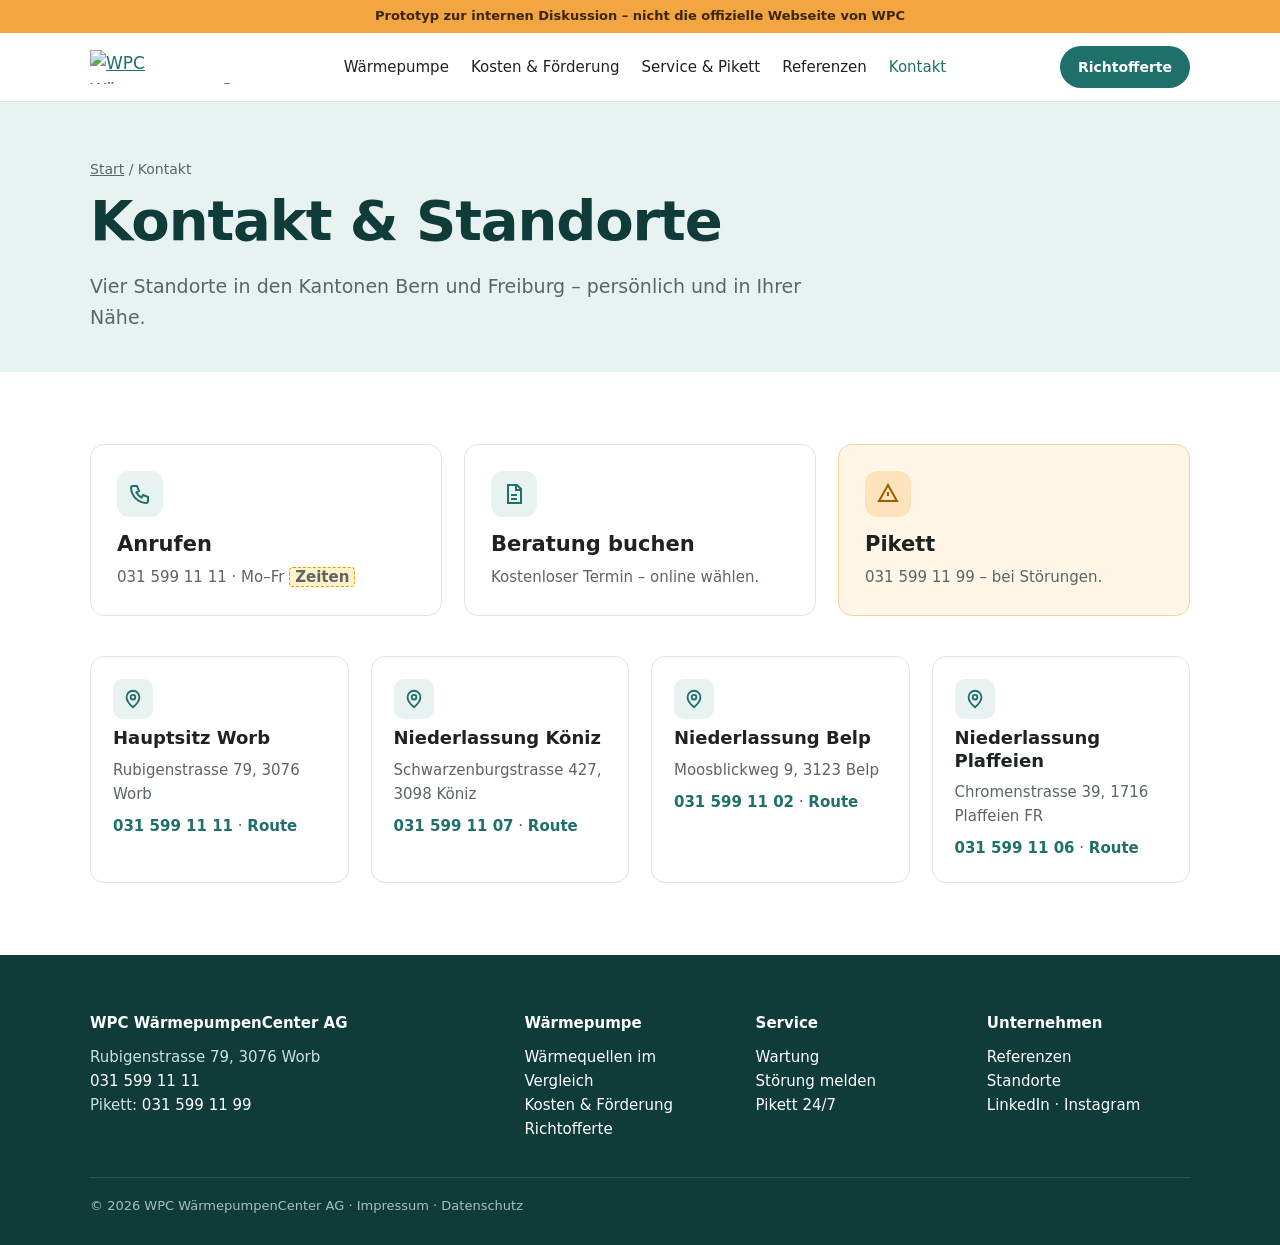
==== kontakt.html @ 49acb644 "Add files via upload" ====
<!doctype html>
<html lang="de-CH">
<head>
<meta charset="utf-8">
<meta name="viewport" content="width=device-width,initial-scale=1">
<meta name="robots" content="noindex,nofollow">
<title>Kontakt & Standorte Worb, Köniz, Belp, Plaffeien | WPC</title>
<meta name="description" content="WPC WärmepumpenCenter AG: Hauptsitz in Worb, Niederlassungen in Köniz, Belp und Plaffeien. Telefon 031 599 11 11, Pikett 031 599 11 99.">
<meta property="og:locale" content="de_CH">
<meta property="og:title" content="Kontakt & Standorte Worb, Köniz, Belp, Plaffeien | WPC">
<meta property="og:description" content="WPC WärmepumpenCenter AG: Hauptsitz in Worb, Niederlassungen in Köniz, Belp und Plaffeien. Telefon 031 599 11 11, Pikett 031 599 11 99.">
<meta name="theme-color" content="#1F6F6B">
<link rel="stylesheet" href="styles.css">
<script type="application/ld+json">{"@context": "https://schema.org", "@type": "HVACBusiness", "name": "WPC WärmepumpenCenter AG", "url": "https://www.wpcenter.ch", "telephone": "+41315991111", "foundingDate": "2014", "address": {"@type": "PostalAddress", "streetAddress": "Rubigenstrasse 79", "postalCode": "3076", "addressLocality": "Worb", "addressRegion": "BE", "addressCountry": "CH"}, "areaServed": ["Kanton Bern", "Kanton Freiburg"], "department": [{"@type": "HVACBusiness", "name": "WPC Niederlassung Köniz", "telephone": "+41315991107", "address": {"@type": "PostalAddress", "streetAddress": "Schwarzenburgstrasse 427", "postalCode": "3098", "addressLocality": "Köniz", "addressCountry": "CH"}}, {"@type": "HVACBusiness", "name": "WPC Niederlassung Belp", "telephone": "+41315991102", "address": {"@type": "PostalAddress", "streetAddress": "Moosblickweg 9", "postalCode": "3123", "addressLocality": "Belp", "addressCountry": "CH"}}, {"@type": "HVACBusiness", "name": "WPC Niederlassung Plaffeien", "telephone": "+41315991106", "address": {"@type": "PostalAddress", "streetAddress": "Chromenstrasse 39", "postalCode": "1716", "addressLocality": "Plaffeien", "addressRegion": "FR", "addressCountry": "CH"}}], "sameAs": ["https://www.linkedin.com/company/wpc-w%C3%A4rmepumpencenter-ag/", "https://www.instagram.com/wpc_ag/"]}</script>
</head>
<body>
<div class="proto">Prototyp zur internen Diskussion – nicht die offizielle Webseite von WPC</div>
<header class="site"><div class="wrap">
 <a class="logo" href="index.html"><img src="https://www.wpcenter.ch/images/logo-black.svg" alt="WPC WärmepumpenCenter AG" width="140" height="34"></a>
 <nav class="main" id="nav"><a href="waermepumpe.html">Wärmepumpe</a><a href="kosten.html">Kosten &amp; Förderung</a><a href="service.html">Service &amp; Pikett</a><a href="referenzen.html">Referenzen</a><a href="kontakt.html" class="active">Kontakt</a></nav>
 <a class="btn btn-primary btn-sm hdr-cta" href="offerte.html">Richtofferte</a>
 <button class="menu-toggle" aria-label="Menü" onclick="document.getElementById('nav').classList.toggle('open')">&#9776;</button>
</div></header>
<main>

<div class="pagehead"><div class="wrap"><div class="crumb"><a href="index.html">Start</a> / Kontakt</div>
<h1>Kontakt &amp; Standorte</h1><p>Vier Standorte in den Kantonen Bern und Freiburg – persönlich und in Ihrer Nähe.</p></div></div>
<section><div class="wrap">
 <div class="grid g3" style="margin-bottom:40px">
  <a class="task" href="tel:+41315991111"><div class="ico"><svg viewBox="0 0 24 24"><path d="M5 4h4l2 5-2.5 1.5a11 11 0 0 0 5 5L15 13l5 2v4a2 2 0 0 1-2 2A16 16 0 0 1 3 6a2 2 0 0 1 2-2"/></svg></div><h3>Anrufen</h3><p>031 599 11 11 · Mo–Fr <span class="ph">Zeiten</span></p></a>
  <a class="task" href="https://outlook.office365.com/owa/calendar/externeTermine@wpcenter.ch/bookings/"><div class="ico"><svg viewBox="0 0 24 24"><path d="M6 3h9l4 4v14H6z"/><path d="M14 3v5h5M9 13h6M9 17h6"/></svg></div><h3>Beratung buchen</h3><p>Kostenloser Termin – online wählen.</p></a>
  <a class="task urgent" href="tel:+41315991199"><div class="ico"><svg viewBox="0 0 24 24"><path d="M12 3l9 16H3z"/><path d="M12 10v4M12 17h.01"/></svg></div><h3>Pikett</h3><p>031 599 11 99 – bei Störungen.</p></a>
 </div>
 <div class="grid g4"><div class="loc"><div class="ico" style="margin-bottom:8px"><svg viewBox="0 0 24 24"><path d="M12 21s-7-6-7-11a7 7 0 0 1 14 0c0 5-7 11-7 11z"/><circle cx="12" cy="10" r="2.5"/></svg></div><h3>Hauptsitz Worb</h3><p>Rubigenstrasse 79, 3076 Worb</p><p style="margin-top:8px"><a href="tel:+41315991111">031 599 11 11</a> · <a href="https://maps.google.com/?q=Rubigenstrasse+79,+3076+Worb">Route</a></p></div><div class="loc"><div class="ico" style="margin-bottom:8px"><svg viewBox="0 0 24 24"><path d="M12 21s-7-6-7-11a7 7 0 0 1 14 0c0 5-7 11-7 11z"/><circle cx="12" cy="10" r="2.5"/></svg></div><h3>Niederlassung Köniz</h3><p>Schwarzenburgstrasse 427, 3098 Köniz</p><p style="margin-top:8px"><a href="tel:+41315991107">031 599 11 07</a> · <a href="https://maps.google.com/?q=Schwarzenburgstrasse+427,+3098+Köniz">Route</a></p></div><div class="loc"><div class="ico" style="margin-bottom:8px"><svg viewBox="0 0 24 24"><path d="M12 21s-7-6-7-11a7 7 0 0 1 14 0c0 5-7 11-7 11z"/><circle cx="12" cy="10" r="2.5"/></svg></div><h3>Niederlassung Belp</h3><p>Moosblickweg 9, 3123 Belp</p><p style="margin-top:8px"><a href="tel:+41315991102">031 599 11 02</a> · <a href="https://maps.google.com/?q=Moosblickweg+9,+3123+Belp">Route</a></p></div><div class="loc"><div class="ico" style="margin-bottom:8px"><svg viewBox="0 0 24 24"><path d="M12 21s-7-6-7-11a7 7 0 0 1 14 0c0 5-7 11-7 11z"/><circle cx="12" cy="10" r="2.5"/></svg></div><h3>Niederlassung Plaffeien</h3><p>Chromenstrasse 39, 1716 Plaffeien FR</p><p style="margin-top:8px"><a href="tel:+41315991106">031 599 11 06</a> · <a href="https://maps.google.com/?q=Chromenstrasse+39,+1716+Plaffeien+FR">Route</a></p></div></div>
</div></section>

</main>
<footer class="site"><div class="wrap">
 <div class="cols">
  <div><h4>WPC WärmepumpenCenter AG</h4>Rubigenstrasse 79, 3076 Worb<br><a href="tel:+41315991111">031 599 11 11</a><br>Pikett: <a href="tel:+41315991199">031 599 11 99</a></div>
  <div><h4>Wärmepumpe</h4><a href="waermepumpe.html">Wärmequellen im Vergleich</a><br><a href="kosten.html">Kosten &amp; Förderung</a><br><a href="offerte.html">Richtofferte</a></div>
  <div><h4>Service</h4><a href="service.html">Wartung</a><br><a href="service.html#stoerung">Störung melden</a><br><a href="tel:+41315991199">Pikett 24/7</a></div>
  <div><h4>Unternehmen</h4><a href="referenzen.html">Referenzen</a><br><a href="kontakt.html">Standorte</a><br><a href="https://www.linkedin.com/company/wpc-w%C3%A4rmepumpencenter-ag/">LinkedIn</a> · <a href="https://www.instagram.com/wpc_ag/">Instagram</a></div>
 </div>
 <div class="legal">© 2026 WPC WärmepumpenCenter AG · Impressum · Datenschutz</div>
</div></footer>
<nav class="actionbar" aria-label="Schnellzugriff">
 <a href="tel:+41315991111"><svg viewBox="0 0 24 24"><path d="M5 4h4l2 5-2.5 1.5a11 11 0 0 0 5 5L15 13l5 2v4a2 2 0 0 1-2 2A16 16 0 0 1 3 6a2 2 0 0 1 2-2"/></svg>Anrufen</a>
 <a class="pk" href="tel:+41315991199"><svg viewBox="0 0 24 24"><path d="M12 3l9 16H3z"/><path d="M12 10v4M12 17h.01"/></svg>Pikett</a>
 <a class="of" href="offerte.html"><svg viewBox="0 0 24 24"><path d="M6 3h9l4 4v14H6z"/><path d="M14 3v5h5M9 13h6M9 17h6"/></svg>Offerte</a>
</nav>
</body></html>
---- styles.css ----
:root{
  --petrol:#1F6F6B; --petrol-dark:#0F3B39; --petrol-light:#E8F2F1;
  --sun:#F2A541; --ink:#1C2321; --muted:#5B6664; --line:#DDE5E4; --bg:#FFFFFF; --bg-alt:#F6F8F7;
  --radius:14px; --max:1140px;
}
*{box-sizing:border-box}
html{scroll-behavior:smooth}
body{margin:0;font-family:system-ui,-apple-system,"Segoe UI",Roboto,"Helvetica Neue",Arial,sans-serif;color:var(--ink);background:var(--bg);line-height:1.6;font-size:17px;padding-bottom:72px}
img{max-width:100%;display:block}
a{color:var(--petrol)}
.wrap{max-width:var(--max);margin:0 auto;padding:0 20px}
.proto{background:var(--sun);color:#3a2600;text-align:center;font-size:13px;padding:6px 12px;font-weight:600}

/* Header */
header.site{position:sticky;top:0;z-index:20;background:rgba(255,255,255,.96);backdrop-filter:blur(8px);border-bottom:1px solid var(--line)}
header.site .wrap{display:flex;align-items:center;justify-content:space-between;height:68px;gap:16px}
.logo img{height:34px;width:auto}
nav.main{display:flex;gap:22px;align-items:center}
nav.main a{text-decoration:none;color:var(--ink);font-weight:500;font-size:15px}
nav.main a:hover,nav.main a.active{color:var(--petrol)}
.btn{display:inline-flex;align-items:center;gap:8px;padding:12px 20px;border-radius:999px;font-weight:600;text-decoration:none;border:2px solid transparent;font-size:16px;cursor:pointer}
.btn-primary{background:var(--petrol);color:#fff}
.btn-primary:hover{background:var(--petrol-dark)}
.btn-ghost{border-color:var(--petrol);color:var(--petrol);background:#fff}
.btn-sun{background:var(--sun);color:#2b1c00}
.btn-sm{padding:8px 16px;font-size:14px}
.menu-toggle{display:none;background:none;border:0;font-size:26px;cursor:pointer;color:var(--ink)}

/* Hero */
.hero{position:relative;color:#fff;min-height:560px;display:flex;align-items:flex-end;background:var(--petrol-dark)}
.hero img.bg{position:absolute;inset:0;width:100%;height:100%;object-fit:cover;filter:saturate(.85)}
.hero::after{content:"";position:absolute;inset:0;background:linear-gradient(180deg,rgba(15,59,57,.15) 0%,rgba(15,59,57,.88) 75%)}
.hero .wrap{position:relative;z-index:2;padding-top:80px;padding-bottom:64px}
.eyebrow{text-transform:uppercase;letter-spacing:.12em;font-size:13px;font-weight:700;color:var(--sun)}
h1{font-size:clamp(32px,5vw,56px);line-height:1.08;margin:.2em 0 .35em;letter-spacing:-.02em;max-width:18ch}
.hero p.lead{font-size:clamp(17px,2vw,21px);max-width:46ch;opacity:.95;margin:0 0 28px}
.hero .ctas{display:flex;gap:12px;flex-wrap:wrap}
.hero .btn-ghost{background:transparent;border-color:#fff;color:#fff}

.pagehead{background:var(--petrol-light);padding:56px 0 40px}
.pagehead h1{color:var(--petrol-dark);max-width:24ch}
.pagehead p{max-width:62ch;color:var(--muted);font-size:19px;margin:0}
.crumb{font-size:14px;color:var(--muted);margin-bottom:8px}
.crumb a{color:var(--muted)}

/* Trust bar */
.trust{background:var(--bg-alt);border-bottom:1px solid var(--line)}
.trust ul{list-style:none;margin:0;padding:18px 0;display:flex;flex-wrap:wrap;gap:12px 32px;justify-content:center;font-size:15px;color:var(--muted)}
.trust b{color:var(--ink)}

section{padding:72px 0}
section.alt{background:var(--bg-alt)}
h2{font-size:clamp(26px,3.2vw,38px);line-height:1.15;letter-spacing:-.01em;margin:0 0 12px}
h3{font-size:21px;margin:0 0 8px;line-height:1.25}
.sub{color:var(--muted);max-width:60ch;margin:0 0 36px}

.grid{display:grid;gap:22px}
.g2{grid-template-columns:repeat(2,1fr)} .g3{grid-template-columns:repeat(3,1fr)} .g4{grid-template-columns:repeat(4,1fr)}
.card{background:#fff;border:1px solid var(--line);border-radius:var(--radius);overflow:hidden;display:flex;flex-direction:column;text-decoration:none;color:inherit;transition:transform .15s,box-shadow .15s}
a.card:hover{transform:translateY(-3px);box-shadow:0 10px 30px rgba(15,59,57,.12)}
.card .img{aspect-ratio:4/3;background:var(--petrol-light);overflow:hidden}
.card .img img{width:100%;height:100%;object-fit:cover}
.card .body{padding:20px 22px 24px;flex:1;display:flex;flex-direction:column}
.card .body p{margin:0 0 14px;color:var(--muted);font-size:16px}
.card .more{margin-top:auto;font-weight:600;color:var(--petrol)}
.task{padding:26px;border-radius:var(--radius);background:#fff;border:1px solid var(--line);text-decoration:none;color:inherit}
.task:hover{border-color:var(--petrol)}
.task .ico{width:46px;height:46px;border-radius:12px;background:var(--petrol-light);display:grid;place-items:center;margin-bottom:14px}
.task .ico svg{width:24px;height:24px;stroke:var(--petrol);fill:none;stroke-width:2}
.task p{color:var(--muted);margin:0;font-size:15px}
.task.urgent{background:#FFF6E8;border-color:#F5D3A0}
.task.urgent .ico{background:#FCE3BC}.task.urgent .ico svg{stroke:#9A5B00}

.answer{background:var(--petrol-light);border-left:5px solid var(--petrol);border-radius:10px;padding:22px 26px;margin:0 0 32px}
.answer strong{display:block;font-size:13px;text-transform:uppercase;letter-spacing:.1em;color:var(--petrol);margin-bottom:6px}
.answer p{margin:0;font-size:19px}
.ph{background:#FFF1C9;border:1px dashed #D9A400;border-radius:4px;padding:0 5px;font-weight:600;white-space:nowrap}
.note{font-size:14px;color:var(--muted)}

table.cmp{width:100%;border-collapse:collapse;background:#fff;border-radius:var(--radius);overflow:hidden;border:1px solid var(--line);font-size:16px}
table.cmp th,table.cmp td{padding:14px 16px;text-align:left;border-bottom:1px solid var(--line);vertical-align:top}
table.cmp thead th{background:var(--petrol);color:#fff;font-weight:600}
table.cmp tbody tr:nth-child(even){background:var(--bg-alt)}
.tablewrap{overflow-x:auto}

.pros li::marker{content:"+  ";color:var(--petrol);font-weight:700}
.cons li::marker{content:"–  ";color:#B4532A;font-weight:700}
.pros,.cons{padding-left:22px;margin:8px 0}

blockquote{margin:0;padding:34px;border-radius:var(--radius);background:var(--petrol-dark);color:#fff;font-size:clamp(19px,2.2vw,24px);line-height:1.45}
blockquote cite{display:block;margin-top:14px;font-style:normal;font-size:15px;opacity:.75}

details{border-bottom:1px solid var(--line);padding:16px 0}
details summary{cursor:pointer;font-weight:600;font-size:18px;list-style:none;display:flex;justify-content:space-between;gap:16px}
details summary::after{content:"+";color:var(--petrol);font-size:24px;line-height:1}
details[open] summary::after{content:"–"}
details p{color:var(--muted);margin:10px 0 0}

.facts{display:grid;grid-template-columns:repeat(4,1fr);gap:1px;background:var(--line);border:1px solid var(--line);border-radius:var(--radius);overflow:hidden;margin:0 0 36px}
.facts div{background:#fff;padding:18px}
.facts span{display:block;font-size:13px;color:var(--muted);text-transform:uppercase;letter-spacing:.06em}
.facts b{font-size:18px}

.gallery{display:grid;grid-template-columns:repeat(3,1fr);gap:12px}
.gallery img{aspect-ratio:4/3;object-fit:cover;border-radius:10px;width:100%;background:var(--petrol-light)}
.gallery img:first-child{grid-column:span 2;grid-row:span 2;aspect-ratio:auto;height:100%}

/* Forms */
form.f{background:#fff;border:1px solid var(--line);border-radius:var(--radius);padding:28px}
.f label{display:block;font-weight:600;margin:0 0 6px;font-size:15px}
.f input,.f select,.f textarea{width:100%;padding:12px 14px;border:1px solid #C8D3D1;border-radius:10px;font:inherit;font-size:16px;margin-bottom:18px;background:#fff}
.f input:focus,.f select:focus,.f textarea:focus{outline:3px solid rgba(31,111,107,.25);border-color:var(--petrol)}
.f .row{display:grid;grid-template-columns:1fr 1fr;gap:0 16px}
.choices{display:grid;grid-template-columns:repeat(auto-fit,minmax(150px,1fr));gap:10px;margin-bottom:18px}
.choices label{border:2px solid var(--line);border-radius:12px;padding:14px;font-weight:500;cursor:pointer;margin:0;display:flex;gap:8px;align-items:center}
.choices input{width:auto;margin:0}
.choices label:has(input:checked){border-color:var(--petrol);background:var(--petrol-light)}
.steps{display:flex;gap:8px;margin-bottom:22px}
.steps span{flex:1;height:6px;border-radius:3px;background:var(--line)}
.steps span.on{background:var(--petrol)}
.step{display:none}.step.on{display:block}
.formnav{display:flex;justify-content:space-between;gap:12px;margin-top:6px}
.ok{display:none;background:var(--petrol-light);padding:22px;border-radius:12px}

/* Locations */
.loc{padding:22px;border:1px solid var(--line);border-radius:var(--radius);background:#fff}
.loc h3{font-size:18px}.loc p{margin:0;color:var(--muted);font-size:15px}
.loc a{font-weight:600;text-decoration:none}

/* CTA band */
.band{background:var(--petrol);color:#fff;border-radius:22px;padding:44px;display:flex;justify-content:space-between;align-items:center;gap:24px;flex-wrap:wrap}
.band h2{margin:0 0 6px}.band p{margin:0;opacity:.9}
.band .btn-ghost{background:transparent;color:#fff;border-color:#fff}

footer.site{background:var(--petrol-dark);color:#cfe0de;padding:56px 0 28px;font-size:15px}
footer.site a{color:#fff;text-decoration:none}
footer.site h4{color:#fff;margin:0 0 10px;font-size:15px}
footer.site .cols{display:grid;grid-template-columns:2fr 1fr 1fr 1fr;gap:28px}
footer.site .legal{border-top:1px solid rgba(255,255,255,.15);margin-top:36px;padding-top:18px;font-size:13px;opacity:.8}

/* Mobile action bar */
.actionbar{position:fixed;left:0;right:0;bottom:0;z-index:30;display:none;grid-template-columns:repeat(3,1fr);background:#fff;border-top:1px solid var(--line);box-shadow:0 -6px 20px rgba(0,0,0,.08)}
.actionbar a{display:flex;flex-direction:column;align-items:center;gap:2px;padding:10px 4px 12px;text-decoration:none;color:var(--ink);font-size:13px;font-weight:600}
.actionbar a svg{width:22px;height:22px;stroke:currentColor;fill:none;stroke-width:2}
.actionbar a.pk{color:#9A5B00}
.actionbar a.of{background:var(--petrol);color:#fff}

@media (max-width:900px){
  .g3,.g4{grid-template-columns:repeat(2,1fr)}
  .facts{grid-template-columns:repeat(2,1fr)}
  footer.site .cols{grid-template-columns:1fr 1fr}
  nav.main{display:none;position:absolute;top:68px;left:0;right:0;background:#fff;flex-direction:column;align-items:flex-start;padding:16px 20px 22px;border-bottom:1px solid var(--line);gap:14px}
  nav.main.open{display:flex}
  .menu-toggle{display:block}
  .hdr-cta{display:none}
  .actionbar{display:grid}
}
@media (max-width:600px){
  body{font-size:16px}
  .g2,.g3,.g4,.f .row{grid-template-columns:1fr}
  section{padding:52px 0}
  .hero{min-height:520px}
  .gallery{grid-template-columns:1fr 1fr}
  .band{padding:30px}
  footer.site .cols{grid-template-columns:1fr}
}
@media (min-width:901px){body{padding-bottom:0}}
.loc .ico{width:40px;height:40px;border-radius:10px;background:var(--petrol-light);display:grid;place-items:center}
.loc .ico svg{width:22px;height:22px;stroke:var(--petrol);fill:none;stroke-width:2}
.hero .wrap{width:100%}
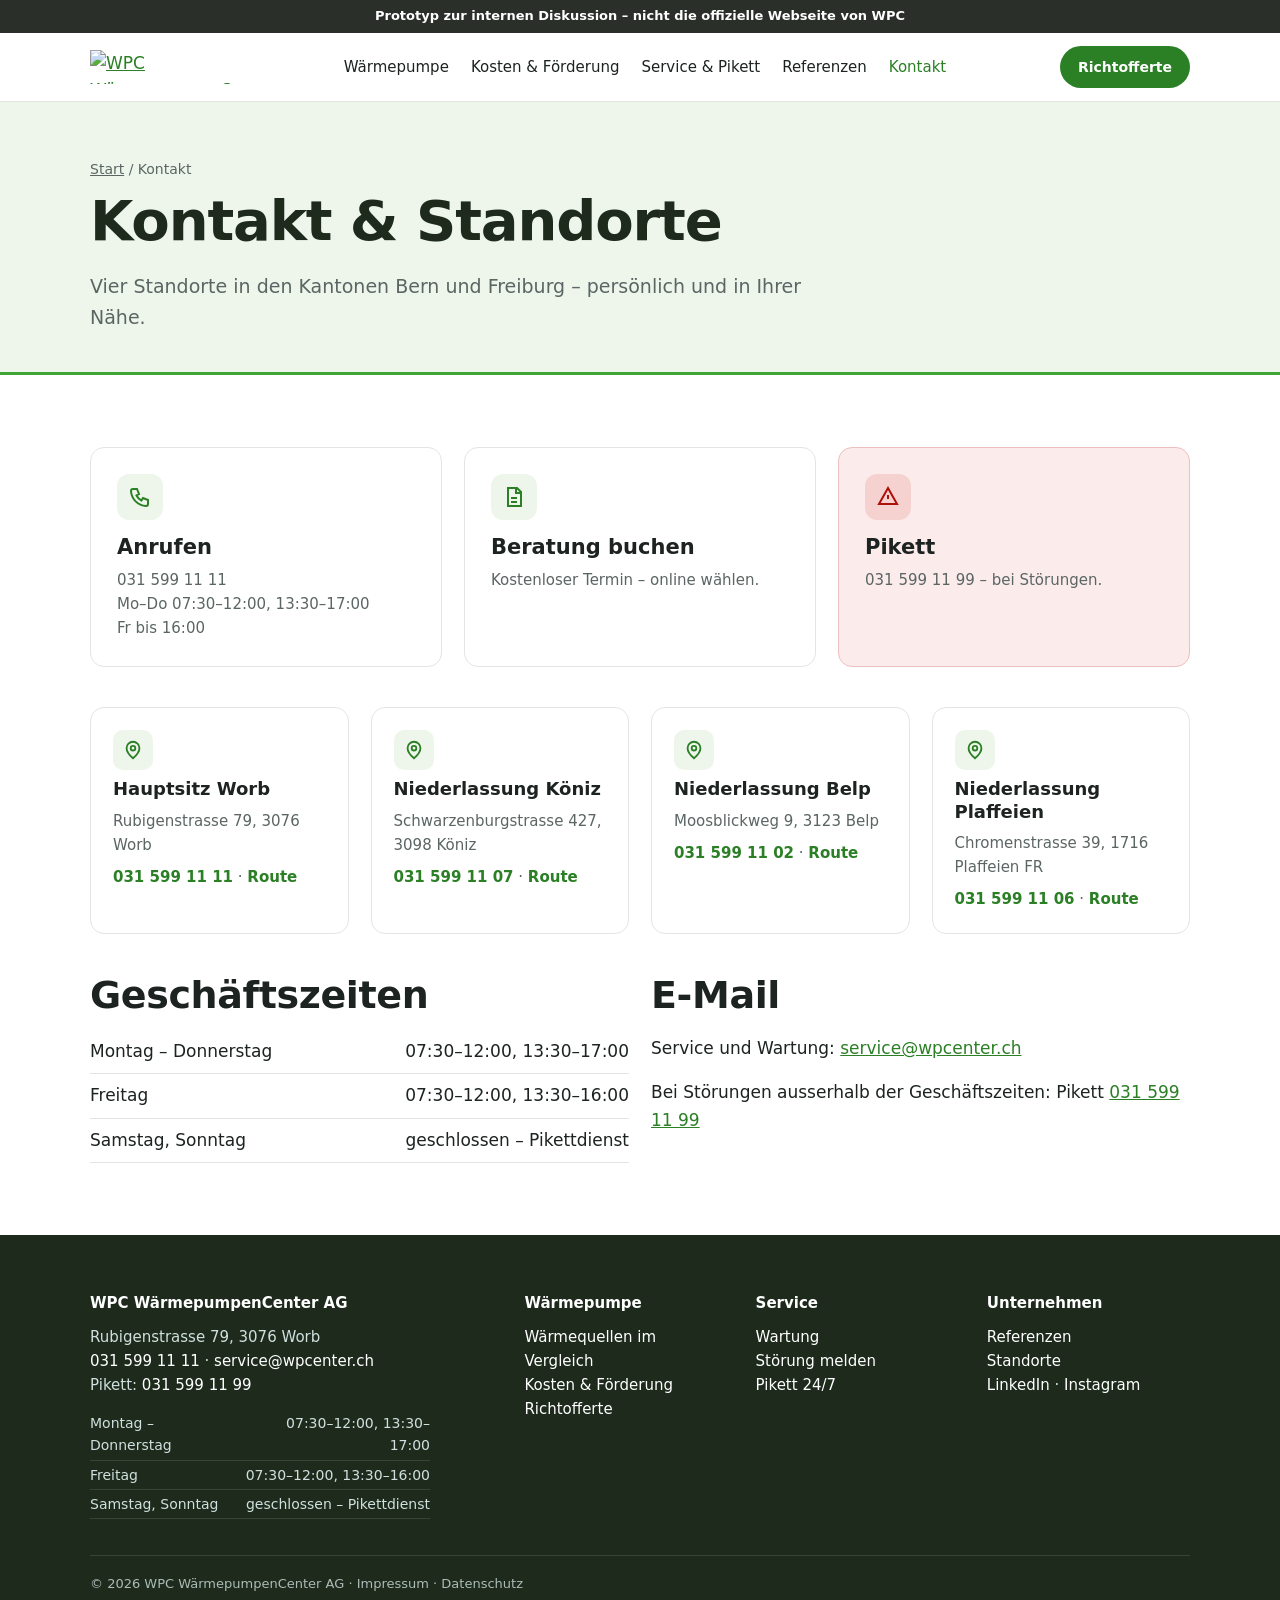
==== commit d19605eb: "Add files via upload" ====
--- a/kontakt.html
+++ b/kontakt.html
@@ -11,7 +11,7 @@
 <meta property="og:description" content="WPC WärmepumpenCenter AG: Hauptsitz in Worb, Niederlassungen in Köniz, Belp und Plaffeien. Telefon 031 599 11 11, Pikett 031 599 11 99.">
 <meta name="theme-color" content="#1F6F6B">
 <link rel="stylesheet" href="styles.css">
-<script type="application/ld+json">{"@context": "https://schema.org", "@type": "HVACBusiness", "name": "WPC WärmepumpenCenter AG", "url": "https://www.wpcenter.ch", "telephone": "+41315991111", "foundingDate": "2014", "address": {"@type": "PostalAddress", "streetAddress": "Rubigenstrasse 79", "postalCode": "3076", "addressLocality": "Worb", "addressRegion": "BE", "addressCountry": "CH"}, "areaServed": ["Kanton Bern", "Kanton Freiburg"], "department": [{"@type": "HVACBusiness", "name": "WPC Niederlassung Köniz", "telephone": "+41315991107", "address": {"@type": "PostalAddress", "streetAddress": "Schwarzenburgstrasse 427", "postalCode": "3098", "addressLocality": "Köniz", "addressCountry": "CH"}}, {"@type": "HVACBusiness", "name": "WPC Niederlassung Belp", "telephone": "+41315991102", "address": {"@type": "PostalAddress", "streetAddress": "Moosblickweg 9", "postalCode": "3123", "addressLocality": "Belp", "addressCountry": "CH"}}, {"@type": "HVACBusiness", "name": "WPC Niederlassung Plaffeien", "telephone": "+41315991106", "address": {"@type": "PostalAddress", "streetAddress": "Chromenstrasse 39", "postalCode": "1716", "addressLocality": "Plaffeien", "addressRegion": "FR", "addressCountry": "CH"}}], "sameAs": ["https://www.linkedin.com/company/wpc-w%C3%A4rmepumpencenter-ag/", "https://www.instagram.com/wpc_ag/"]}</script>
+<script type="application/ld+json">{"@context": "https://schema.org", "@type": "HVACBusiness", "name": "WPC WärmepumpenCenter AG", "url": "https://www.wpcenter.ch", "telephone": "+41315991111", "foundingDate": "2014", "address": {"@type": "PostalAddress", "streetAddress": "Rubigenstrasse 79", "postalCode": "3076", "addressLocality": "Worb", "addressRegion": "BE", "addressCountry": "CH"}, "areaServed": ["Kanton Bern", "Kanton Freiburg"], "email": "service@wpcenter.ch", "openingHoursSpecification": [{"@type": "OpeningHoursSpecification", "dayOfWeek": ["Monday", "Tuesday", "Wednesday", "Thursday"], "opens": "07:30", "closes": "12:00"}, {"@type": "OpeningHoursSpecification", "dayOfWeek": ["Monday", "Tuesday", "Wednesday", "Thursday"], "opens": "13:30", "closes": "17:00"}, {"@type": "OpeningHoursSpecification", "dayOfWeek": "Friday", "opens": "07:30", "closes": "12:00"}, {"@type": "OpeningHoursSpecification", "dayOfWeek": "Friday", "opens": "13:30", "closes": "16:00"}], "department": [{"@type": "HVACBusiness", "name": "WPC Niederlassung Köniz", "telephone": "+41315991107", "address": {"@type": "PostalAddress", "streetAddress": "Schwarzenburgstrasse 427", "postalCode": "3098", "addressLocality": "Köniz", "addressCountry": "CH"}}, {"@type": "HVACBusiness", "name": "WPC Niederlassung Belp", "telephone": "+41315991102", "address": {"@type": "PostalAddress", "streetAddress": "Moosblickweg 9", "postalCode": "3123", "addressLocality": "Belp", "addressCountry": "CH"}}, {"@type": "HVACBusiness", "name": "WPC Niederlassung Plaffeien", "telephone": "+41315991106", "address": {"@type": "PostalAddress", "streetAddress": "Chromenstrasse 39", "postalCode": "1716", "addressLocality": "Plaffeien", "addressRegion": "FR", "addressCountry": "CH"}}], "sameAs": ["https://www.linkedin.com/company/wpc-w%C3%A4rmepumpencenter-ag/", "https://www.instagram.com/wpc_ag/"]}</script>
 </head>
 <body>
 <div class="proto">Prototyp zur internen Diskussion – nicht die offizielle Webseite von WPC</div>
@@ -27,17 +27,21 @@
 <h1>Kontakt &amp; Standorte</h1><p>Vier Standorte in den Kantonen Bern und Freiburg – persönlich und in Ihrer Nähe.</p></div></div>
 <section><div class="wrap">
  <div class="grid g3" style="margin-bottom:40px">
-  <a class="task" href="tel:+41315991111"><div class="ico"><svg viewBox="0 0 24 24"><path d="M5 4h4l2 5-2.5 1.5a11 11 0 0 0 5 5L15 13l5 2v4a2 2 0 0 1-2 2A16 16 0 0 1 3 6a2 2 0 0 1 2-2"/></svg></div><h3>Anrufen</h3><p>031 599 11 11 · Mo–Fr <span class="ph">Zeiten</span></p></a>
+  <a class="task" href="tel:+41315991111"><div class="ico"><svg viewBox="0 0 24 24"><path d="M5 4h4l2 5-2.5 1.5a11 11 0 0 0 5 5L15 13l5 2v4a2 2 0 0 1-2 2A16 16 0 0 1 3 6a2 2 0 0 1 2-2"/></svg></div><h3>Anrufen</h3><p>031 599 11 11<br>Mo–Do 07:30–12:00, 13:30–17:00<br>Fr bis 16:00</p></a>
   <a class="task" href="https://outlook.office365.com/owa/calendar/externeTermine@wpcenter.ch/bookings/"><div class="ico"><svg viewBox="0 0 24 24"><path d="M6 3h9l4 4v14H6z"/><path d="M14 3v5h5M9 13h6M9 17h6"/></svg></div><h3>Beratung buchen</h3><p>Kostenloser Termin – online wählen.</p></a>
   <a class="task urgent" href="tel:+41315991199"><div class="ico"><svg viewBox="0 0 24 24"><path d="M12 3l9 16H3z"/><path d="M12 10v4M12 17h.01"/></svg></div><h3>Pikett</h3><p>031 599 11 99 – bei Störungen.</p></a>
  </div>
  <div class="grid g4"><div class="loc"><div class="ico" style="margin-bottom:8px"><svg viewBox="0 0 24 24"><path d="M12 21s-7-6-7-11a7 7 0 0 1 14 0c0 5-7 11-7 11z"/><circle cx="12" cy="10" r="2.5"/></svg></div><h3>Hauptsitz Worb</h3><p>Rubigenstrasse 79, 3076 Worb</p><p style="margin-top:8px"><a href="tel:+41315991111">031 599 11 11</a> · <a href="https://maps.google.com/?q=Rubigenstrasse+79,+3076+Worb">Route</a></p></div><div class="loc"><div class="ico" style="margin-bottom:8px"><svg viewBox="0 0 24 24"><path d="M12 21s-7-6-7-11a7 7 0 0 1 14 0c0 5-7 11-7 11z"/><circle cx="12" cy="10" r="2.5"/></svg></div><h3>Niederlassung Köniz</h3><p>Schwarzenburgstrasse 427, 3098 Köniz</p><p style="margin-top:8px"><a href="tel:+41315991107">031 599 11 07</a> · <a href="https://maps.google.com/?q=Schwarzenburgstrasse+427,+3098+Köniz">Route</a></p></div><div class="loc"><div class="ico" style="margin-bottom:8px"><svg viewBox="0 0 24 24"><path d="M12 21s-7-6-7-11a7 7 0 0 1 14 0c0 5-7 11-7 11z"/><circle cx="12" cy="10" r="2.5"/></svg></div><h3>Niederlassung Belp</h3><p>Moosblickweg 9, 3123 Belp</p><p style="margin-top:8px"><a href="tel:+41315991102">031 599 11 02</a> · <a href="https://maps.google.com/?q=Moosblickweg+9,+3123+Belp">Route</a></p></div><div class="loc"><div class="ico" style="margin-bottom:8px"><svg viewBox="0 0 24 24"><path d="M12 21s-7-6-7-11a7 7 0 0 1 14 0c0 5-7 11-7 11z"/><circle cx="12" cy="10" r="2.5"/></svg></div><h3>Niederlassung Plaffeien</h3><p>Chromenstrasse 39, 1716 Plaffeien FR</p><p style="margin-top:8px"><a href="tel:+41315991106">031 599 11 06</a> · <a href="https://maps.google.com/?q=Chromenstrasse+39,+1716+Plaffeien+FR">Route</a></p></div></div>
+ <div class="grid g2" style="margin-top:40px;align-items:start">
+  <div><h2>Geschäftszeiten</h2><ul class="hours"><li><span>Montag – Donnerstag</span><span>07:30–12:00, 13:30–17:00</span></li><li><span>Freitag</span><span>07:30–12:00, 13:30–16:00</span></li><li><span>Samstag, Sonntag</span><span>geschlossen – Pikettdienst</span></li></ul></div>
+  <div><h2>E-Mail</h2><p>Service und Wartung: <a href="mailto:service@wpcenter.ch">service@wpcenter.ch</a></p><p>Bei Störungen ausserhalb der Geschäftszeiten: Pikett <a href="tel:+41315991199">031 599 11 99</a></p></div>
+ </div>
 </div></section>
 
 </main>
 <footer class="site"><div class="wrap">
  <div class="cols">
-  <div><h4>WPC WärmepumpenCenter AG</h4>Rubigenstrasse 79, 3076 Worb<br><a href="tel:+41315991111">031 599 11 11</a><br>Pikett: <a href="tel:+41315991199">031 599 11 99</a></div>
+  <div><h4>WPC WärmepumpenCenter AG</h4>Rubigenstrasse 79, 3076 Worb<br><a href="tel:+41315991111">031 599 11 11</a> · <a href="mailto:service@wpcenter.ch">service@wpcenter.ch</a><br>Pikett: <a href="tel:+41315991199">031 599 11 99</a><ul class="hours" style="margin-top:12px;max-width:340px"><li><span>Montag – Donnerstag</span><span>07:30–12:00, 13:30–17:00</span></li><li><span>Freitag</span><span>07:30–12:00, 13:30–16:00</span></li><li><span>Samstag, Sonntag</span><span>geschlossen – Pikettdienst</span></li></ul></div>
   <div><h4>Wärmepumpe</h4><a href="waermepumpe.html">Wärmequellen im Vergleich</a><br><a href="kosten.html">Kosten &amp; Förderung</a><br><a href="offerte.html">Richtofferte</a></div>
   <div><h4>Service</h4><a href="service.html">Wartung</a><br><a href="service.html#stoerung">Störung melden</a><br><a href="tel:+41315991199">Pikett 24/7</a></div>
   <div><h4>Unternehmen</h4><a href="referenzen.html">Referenzen</a><br><a href="kontakt.html">Standorte</a><br><a href="https://www.linkedin.com/company/wpc-w%C3%A4rmepumpencenter-ag/">LinkedIn</a> · <a href="https://www.instagram.com/wpc_ag/">Instagram</a></div>
--- a/styles.css
+++ b/styles.css
@@ -1,6 +1,8 @@
 :root{
-  --petrol:#1F6F6B; --petrol-dark:#0F3B39; --petrol-light:#E8F2F1;
-  --sun:#F2A541; --ink:#1C2321; --muted:#5B6664; --line:#DDE5E4; --bg:#FFFFFF; --bg-alt:#F6F8F7;
+  /* Logofarben: Rot #AE0F0A (WP), Grün #3FA535 (C) */
+  --red:#AE0F0A; --red-light:#FBECEB;
+  --green:#3FA535; --petrol:#2B7F25; --petrol-dark:#1D2A1C; --petrol-light:#EEF6EC;
+  --sun:#3FA535; --ink:#1C2321; --muted:#5B6664; --line:#E1E6E0; --bg:#FFFFFF; --bg-alt:#F6F8F5;
   --radius:14px; --max:1140px;
 }
 *{box-sizing:border-box}
@@ -9,7 +11,7 @@
 img{max-width:100%;display:block}
 a{color:var(--petrol)}
 .wrap{max-width:var(--max);margin:0 auto;padding:0 20px}
-.proto{background:var(--sun);color:#3a2600;text-align:center;font-size:13px;padding:6px 12px;font-weight:600}
+.proto{background:#2a2f2a;color:#fff;text-align:center;font-size:13px;padding:6px 12px;font-weight:600}
 
 /* Header */
 header.site{position:sticky;top:0;z-index:20;background:rgba(255,255,255,.96);backdrop-filter:blur(8px);border-bottom:1px solid var(--line)}
@@ -22,16 +24,19 @@
 .btn-primary{background:var(--petrol);color:#fff}
 .btn-primary:hover{background:var(--petrol-dark)}
 .btn-ghost{border-color:var(--petrol);color:var(--petrol);background:#fff}
-.btn-sun{background:var(--sun);color:#2b1c00}
+.btn-sun{background:var(--green);color:#fff}
+.btn-sun:hover{background:var(--petrol)}
+.btn-red{background:var(--red);color:#fff}
 .btn-sm{padding:8px 16px;font-size:14px}
 .menu-toggle{display:none;background:none;border:0;font-size:26px;cursor:pointer;color:var(--ink)}
 
 /* Hero */
 .hero{position:relative;color:#fff;min-height:560px;display:flex;align-items:flex-end;background:var(--petrol-dark)}
 .hero img.bg{position:absolute;inset:0;width:100%;height:100%;object-fit:cover;filter:saturate(.85)}
-.hero::after{content:"";position:absolute;inset:0;background:linear-gradient(180deg,rgba(15,59,57,.15) 0%,rgba(15,59,57,.88) 75%)}
+.hero::after{content:"";position:absolute;inset:0;background:linear-gradient(180deg,rgba(20,28,20,.15) 0%,rgba(20,28,20,.85) 75%)}
 .hero .wrap{position:relative;z-index:2;padding-top:80px;padding-bottom:64px}
-.eyebrow{text-transform:uppercase;letter-spacing:.12em;font-size:13px;font-weight:700;color:var(--sun)}
+.eyebrow{text-transform:uppercase;letter-spacing:.12em;font-size:13px;font-weight:700;color:#8FD486}
+.eyebrow::before{content:"";display:inline-block;width:22px;height:3px;background:var(--red);vertical-align:middle;margin-right:10px}
 h1{font-size:clamp(32px,5vw,56px);line-height:1.08;margin:.2em 0 .35em;letter-spacing:-.02em;max-width:18ch}
 .hero p.lead{font-size:clamp(17px,2vw,21px);max-width:46ch;opacity:.95;margin:0 0 28px}
 .hero .ctas{display:flex;gap:12px;flex-wrap:wrap}
@@ -39,6 +44,7 @@
 
 .pagehead{background:var(--petrol-light);padding:56px 0 40px}
 .pagehead h1{color:var(--petrol-dark);max-width:24ch}
+.pagehead{border-bottom:3px solid var(--green)}
 .pagehead p{max-width:62ch;color:var(--muted);font-size:19px;margin:0}
 .crumb{font-size:14px;color:var(--muted);margin-bottom:8px}
 .crumb a{color:var(--muted)}
@@ -68,8 +74,8 @@
 .task .ico{width:46px;height:46px;border-radius:12px;background:var(--petrol-light);display:grid;place-items:center;margin-bottom:14px}
 .task .ico svg{width:24px;height:24px;stroke:var(--petrol);fill:none;stroke-width:2}
 .task p{color:var(--muted);margin:0;font-size:15px}
-.task.urgent{background:#FFF6E8;border-color:#F5D3A0}
-.task.urgent .ico{background:#FCE3BC}.task.urgent .ico svg{stroke:#9A5B00}
+.task.urgent{background:var(--red-light);border-color:#EBC0BE}
+.task.urgent .ico{background:#F5D2D0}.task.urgent .ico svg{stroke:var(--red)}
 
 .answer{background:var(--petrol-light);border-left:5px solid var(--petrol);border-radius:10px;padding:22px 26px;margin:0 0 32px}
 .answer strong{display:block;font-size:13px;text-transform:uppercase;letter-spacing:.1em;color:var(--petrol);margin-bottom:6px}
@@ -84,7 +90,7 @@
 .tablewrap{overflow-x:auto}
 
 .pros li::marker{content:"+  ";color:var(--petrol);font-weight:700}
-.cons li::marker{content:"–  ";color:#B4532A;font-weight:700}
+.cons li::marker{content:"–  ";color:var(--red);font-weight:700}
 .pros,.cons{padding-left:22px;margin:8px 0}
 
 blockquote{margin:0;padding:34px;border-radius:var(--radius);background:var(--petrol-dark);color:#fff;font-size:clamp(19px,2.2vw,24px);line-height:1.45}
@@ -128,7 +134,7 @@
 .loc a{font-weight:600;text-decoration:none}
 
 /* CTA band */
-.band{background:var(--petrol);color:#fff;border-radius:22px;padding:44px;display:flex;justify-content:space-between;align-items:center;gap:24px;flex-wrap:wrap}
+.band{background:var(--petrol-dark);border-left:6px solid var(--green);color:#fff;border-radius:22px;padding:44px;display:flex;justify-content:space-between;align-items:center;gap:24px;flex-wrap:wrap}
 .band h2{margin:0 0 6px}.band p{margin:0;opacity:.9}
 .band .btn-ghost{background:transparent;color:#fff;border-color:#fff}
 
@@ -142,7 +148,7 @@
 .actionbar{position:fixed;left:0;right:0;bottom:0;z-index:30;display:none;grid-template-columns:repeat(3,1fr);background:#fff;border-top:1px solid var(--line);box-shadow:0 -6px 20px rgba(0,0,0,.08)}
 .actionbar a{display:flex;flex-direction:column;align-items:center;gap:2px;padding:10px 4px 12px;text-decoration:none;color:var(--ink);font-size:13px;font-weight:600}
 .actionbar a svg{width:22px;height:22px;stroke:currentColor;fill:none;stroke-width:2}
-.actionbar a.pk{color:#9A5B00}
+.actionbar a.pk{color:var(--red)}
 .actionbar a.of{background:var(--petrol);color:#fff}
 
 @media (max-width:900px){
@@ -168,3 +174,21 @@
 .loc .ico{width:40px;height:40px;border-radius:10px;background:var(--petrol-light);display:grid;place-items:center}
 .loc .ico svg{width:22px;height:22px;stroke:var(--petrol);fill:none;stroke-width:2}
 .hero .wrap{width:100%}
+
+/* Rechner */
+.calc{display:grid;grid-template-columns:1.1fr .9fr;gap:24px;align-items:start}
+.calc .res{background:var(--petrol-dark);color:#fff;border-radius:var(--radius);padding:28px;position:sticky;top:90px}
+.calc .res .big{font-size:clamp(28px,3.4vw,38px);font-weight:700;line-height:1.1;margin:4px 0 18px}
+.calc .res .lbl{font-size:13px;text-transform:uppercase;letter-spacing:.08em;opacity:.7}
+.calc .res table{width:100%;border-collapse:collapse;font-size:15px;margin-bottom:16px}
+.calc .res td{padding:8px 0;border-bottom:1px solid rgba(255,255,255,.12)}
+.calc .res td:last-child{text-align:right;white-space:nowrap}
+.calc .res .net td{font-weight:700;font-size:17px;border-bottom:0;color:#8FD486}
+.calc .res .hint{font-size:13px;opacity:.75;margin:0}
+.calc input[type=range]{padding:0;accent-color:var(--green);margin-bottom:4px}
+.kwout{font-weight:700;color:var(--petrol)}
+.hours{list-style:none;padding:0;margin:0}
+.hours li{display:flex;justify-content:space-between;gap:12px;padding:8px 0;border-bottom:1px solid var(--line)}
+.hours li span:last-child{text-align:right}
+footer.site .hours li{border-color:rgba(255,255,255,.12);padding:3px 0;font-size:14px}
+@media (max-width:900px){.calc{grid-template-columns:1fr}.calc .res{position:static}}
